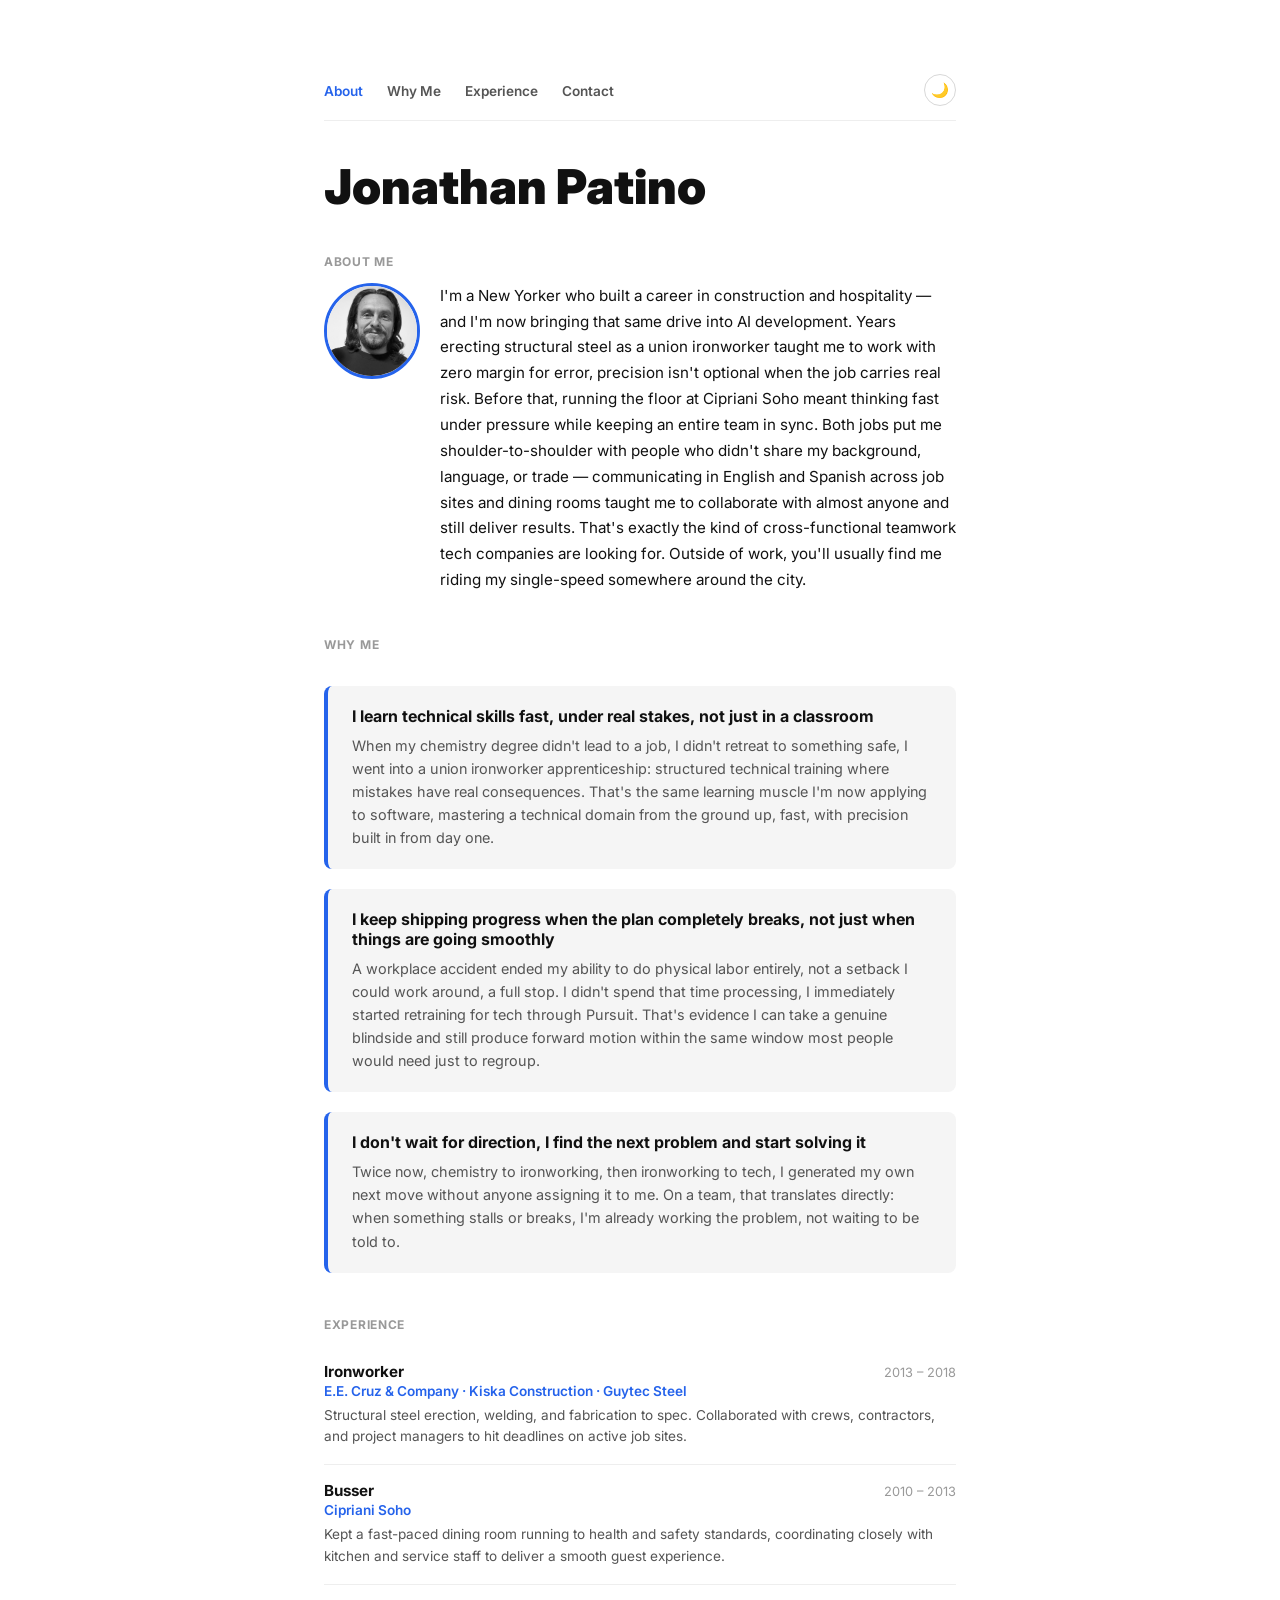
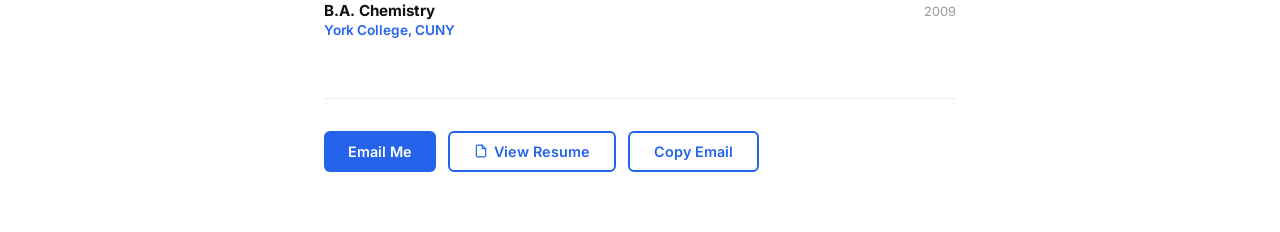
==== index.html @ f39adfe9 "feat: add Why Me cards section" ====
<!DOCTYPE html>
<html lang="en">
<head>
<meta charset="UTF-8">
<meta name="viewport" content="width=device-width, initial-scale=1.0">
<title>Jonathan Patino</title>
<link href="https://fonts.googleapis.com/css2?family=Inter:wght@400;600;700;900&display=swap" rel="stylesheet">
<style>
  :root {
    --bg: #fff;
    --text: #111;
    --text-muted: #555;
    --text-faint: #999;
    --border: #eee;
    --card-border: #d8d8d8;
    --card-bg: #f5f5f5;
    --accent: #2563EB;
  }
  :root[data-theme="dark"] {
    --bg: #111417;
    --text: #f2f2f2;
    --text-muted: #aaa;
    --text-faint: #777;
    --border: #2a2d31;
    --card-border: #3a3d41;
    --card-bg: #1a1d21;
    --accent: #5b8def;
  }

  * { margin: 0; padding: 0; box-sizing: border-box; }
  html { scroll-behavior: smooth; }
  body { font-family: 'Inter', system-ui, sans-serif; background: var(--bg); color: var(--text); max-width: 680px; margin: 0 auto; padding: 60px 24px; transition: background 0.2s ease, color 0.2s ease; }

  #about, #cards, #exp, #contact { scroll-margin-top: 76px; }

  nav { position: sticky; top: 0; background: var(--bg); border-bottom: 1px solid var(--border); padding: 14px 0; margin-bottom: 40px; z-index: 100; display: flex; align-items: center; justify-content: space-between; transition: background 0.2s ease, border-color 0.2s ease; }
  nav ul { list-style: none; display: flex; gap: 24px; }
  nav a { text-decoration: none; color: var(--text-muted); font-size: 0.85rem; font-weight: 600; }
  nav a:hover, nav a.active { color: var(--accent); }
  .theme-toggle { background: none; border: 1.5px solid var(--card-border); border-radius: 999px; width: 32px; height: 32px; font-size: 0.9rem; cursor: pointer; line-height: 1; }

  .hero { margin-bottom: 40px; }
  h1 { font-size: 3rem; font-weight: 900; line-height: 1.1; margin-bottom: 8px; }
  .tagline { font-size: 1.1rem; font-weight: 600; color: var(--accent); margin-bottom: 12px; }
  .bio { font-size: 0.95rem; color: var(--text-muted); line-height: 1.6; }

  .section-label { font-size: 0.75rem; text-transform: uppercase; letter-spacing: 0.06em; color: var(--text-faint); font-weight: 700; margin-bottom: 14px; }

  .reveal { opacity: 0; transform: translateY(16px); transition: opacity 0.6s ease, transform 0.6s ease; }
  .reveal.visible { opacity: 1; transform: translateY(0); }

  .about { margin-bottom: 44px; }
  .about-content { display: flex; gap: 20px; align-items: flex-start; }
  .about p { font-size: 0.95rem; color: var(--text); line-height: 1.7; }
  .about-photo { width: 96px; height: 96px; border-radius: 50%; object-fit: cover; border: 3px solid var(--accent); flex-shrink: 0; }
  .about-photo-placeholder { width: 96px; height: 96px; border-radius: 50%; background: var(--accent); color: #fff; display: flex; align-items: center; justify-content: center; font-weight: 700; font-size: 1.4rem; flex-shrink: 0; }
  @media (max-width: 480px) {
    .about-content { flex-direction: column; align-items: center; text-align: center; }
  }

  .cards { display: flex; flex-direction: column; gap: 20px; margin-bottom: 44px; }
  .card { background: var(--card-bg); border-left: 4px solid var(--accent); border-radius: 8px; padding: 20px 24px; }
  .card h2 { font-size: 1rem; font-weight: 700; margin-bottom: 8px; color: var(--text); }
  .card p { font-size: 0.9rem; color: var(--text-muted); line-height: 1.6; }

  .exp { margin-bottom: 44px; }
  .exp-item { padding: 16px 0; border-bottom: 1px solid var(--border); }
  .exp-item:last-child { border-bottom: none; }
  .exp-top { display: flex; justify-content: space-between; align-items: baseline; flex-wrap: wrap; gap: 4px; }
  .exp-role { font-size: 0.95rem; font-weight: 700; color: var(--text); }
  .exp-dates { font-size: 0.8rem; color: var(--text-faint); white-space: nowrap; }
  .exp-org { font-size: 0.85rem; color: var(--accent); font-weight: 600; margin-top: 2px; }
  .exp-desc { font-size: 0.85rem; color: var(--text-muted); line-height: 1.6; margin-top: 6px; }

  .contact { border-top: 1px solid var(--border); padding-top: 32px; display: flex; gap: 12px; align-items: center; flex-wrap: wrap; }
  .btn-primary { background: var(--accent); color: #fff; border: none; padding: 12px 24px; border-radius: 6px; font-family: inherit; font-size: 0.9rem; font-weight: 600; cursor: pointer; text-decoration: none; }
  .btn-outline { background: transparent; color: var(--accent); border: 2px solid var(--accent); padding: 10px 24px; border-radius: 6px; font-family: inherit; font-size: 0.9rem; font-weight: 600; cursor: pointer; text-decoration: none; display: inline-flex; align-items: center; gap: 6px; }
  .btn-outline svg { width: 14px; height: 14px; stroke: var(--accent); }
  .copy-note { font-size: 0.8rem; color: var(--accent); margin-top: 8px; width: 100%; display: none; }
</style>
<script>
  (function () {
    const saved = localStorage.getItem('theme');
    const theme = saved || (matchMedia('(prefers-color-scheme: dark)').matches ? 'dark' : 'light');
    document.documentElement.setAttribute('data-theme', theme);
  })();
</script>
</head>
<body>

<nav>
  <ul>
    <li><a href="#about">About</a></li>
    <li><a href="#cards">Why Me</a></li>
    <li><a href="#exp">Experience</a></li>
    <li><a href="#contact">Contact</a></li>
  </ul>
  <button class="theme-toggle" id="themeToggle" type="button" aria-label="Toggle dark mode">🌙</button>
</nav>

<div class="hero">
  <h1>Jonathan Patino</h1>
</div>

<div class="about reveal" id="about">
  <div class="section-label">About Me</div>
  <div class="about-content">
    <img src="picture.jpeg" alt="Jonathan Patino" class="about-photo" onerror="this.replaceWith(Object.assign(document.createElement('div'),{className:'about-photo-placeholder',textContent:'JP'}))">
    <p>I'm a New Yorker who built a career in construction and hospitality — and I'm now bringing that same drive into AI development. Years erecting structural steel as a union ironworker taught me to work with zero margin for error, precision isn't optional when the job carries real risk. Before that, running the floor at Cipriani Soho meant thinking fast under pressure while keeping an entire team in sync. Both jobs put me shoulder-to-shoulder with people who didn't share my background, language, or trade — communicating in English and Spanish across job sites and dining rooms taught me to collaborate with almost anyone and still deliver results. That's exactly the kind of cross-functional teamwork tech companies are looking for. Outside of work, you'll usually find me riding my single-speed somewhere around the city.</p>
  </div>
</div>

<div class="cards reveal" id="cards">
  <div class="section-label">Why Me</div>
  <div class="card">
    <h2>I learn technical skills fast, under real stakes, not just in a classroom</h2>
    <p>When my chemistry degree didn't lead to a job, I didn't retreat to something safe, I went into a union ironworker apprenticeship: structured technical training where mistakes have real consequences. That's the same learning muscle I'm now applying to software, mastering a technical domain from the ground up, fast, with precision built in from day one.</p>
  </div>
  <div class="card">
    <h2>I keep shipping progress when the plan completely breaks, not just when things are going smoothly</h2>
    <p>A workplace accident ended my ability to do physical labor entirely, not a setback I could work around, a full stop. I didn't spend that time processing, I immediately started retraining for tech through Pursuit. That's evidence I can take a genuine blindside and still produce forward motion within the same window most people would need just to regroup.</p>
  </div>
  <div class="card">
    <h2>I don't wait for direction, I find the next problem and start solving it</h2>
    <p>Twice now, chemistry to ironworking, then ironworking to tech, I generated my own next move without anyone assigning it to me. On a team, that translates directly: when something stalls or breaks, I'm already working the problem, not waiting to be told to.</p>
  </div>
</div>

<div class="exp reveal" id="exp">
  <div class="section-label">Experience</div>

  <div class="exp-item">
    <div class="exp-top">
      <span class="exp-role">Ironworker</span>
      <span class="exp-dates">2013 – 2018</span>
    </div>
    <div class="exp-org">E.E. Cruz & Company · Kiska Construction · Guytec Steel</div>
    <p class="exp-desc">Structural steel erection, welding, and fabrication to spec. Collaborated with crews, contractors, and project managers to hit deadlines on active job sites.</p>
  </div>

  <div class="exp-item">
    <div class="exp-top">
      <span class="exp-role">Busser</span>
      <span class="exp-dates">2010 – 2013</span>
    </div>
    <div class="exp-org">Cipriani Soho</div>
    <p class="exp-desc">Kept a fast-paced dining room running to health and safety standards, coordinating closely with kitchen and service staff to deliver a smooth guest experience.</p>
  </div>

  <div class="exp-item">
    <div class="exp-top">
      <span class="exp-role">B.A. Chemistry</span>
      <span class="exp-dates">2009</span>
    </div>
    <div class="exp-org">York College, CUNY</div>
  </div>
</div>

<div class="contact reveal" id="contact">
  <a class="btn-primary" href="mailto:Jonathan8773@gmail.com?subject=Let's%20connect">Email Me</a>
  <a class="btn-outline" href="resume.pdf" target="_blank" rel="noopener">
    <svg viewBox="0 0 24 24" fill="none" stroke-width="2" stroke-linecap="round" stroke-linejoin="round"><path d="M14 2H6a2 2 0 0 0-2 2v16a2 2 0 0 0 2 2h12a2 2 0 0 0 2-2V8Z"/><polyline points="14 2 14 8 20 8"/></svg>
    View Resume
  </a>
  <button class="btn-outline" onclick="copyEmail()">Copy Email</button>
  <div class="copy-note" id="copyNote">✓ Email copied to clipboard</div>
</div>

<script>
const navLinks = document.querySelectorAll('nav a');
const sections = document.querySelectorAll('#about, #cards, #exp, #contact');

const spyObserver = new IntersectionObserver((entries) => {
  entries.forEach((entry) => {
    if (!entry.isIntersecting) return;
    navLinks.forEach((link) => {
      link.classList.toggle('active', link.getAttribute('href') === `#${entry.target.id}`);
    });
  });
}, { rootMargin: '-40% 0px -55% 0px' });

sections.forEach((section) => spyObserver.observe(section));

const revealObserver = new IntersectionObserver((entries) => {
  entries.forEach((entry) => {
    if (!entry.isIntersecting) return;
    entry.target.classList.add('visible');
    revealObserver.unobserve(entry.target);
  });
}, { threshold: 0.15 });

document.querySelectorAll('.reveal').forEach((el) => revealObserver.observe(el));

const themeToggle = document.getElementById('themeToggle');
function updateThemeIcon() {
  themeToggle.textContent = document.documentElement.getAttribute('data-theme') === 'dark' ? '☀️' : '🌙';
}
updateThemeIcon();
themeToggle.addEventListener('click', () => {
  const next = document.documentElement.getAttribute('data-theme') === 'dark' ? 'light' : 'dark';
  document.documentElement.setAttribute('data-theme', next);
  localStorage.setItem('theme', next);
  updateThemeIcon();
});

function copyEmail() {
  navigator.clipboard.writeText('Jonathan8773@gmail.com').then(() => {
    const note = document.getElementById('copyNote');
    note.style.display = 'block';
    setTimeout(() => note.style.display = 'none', 3000);
  });
}
</script>
</body>
</html>
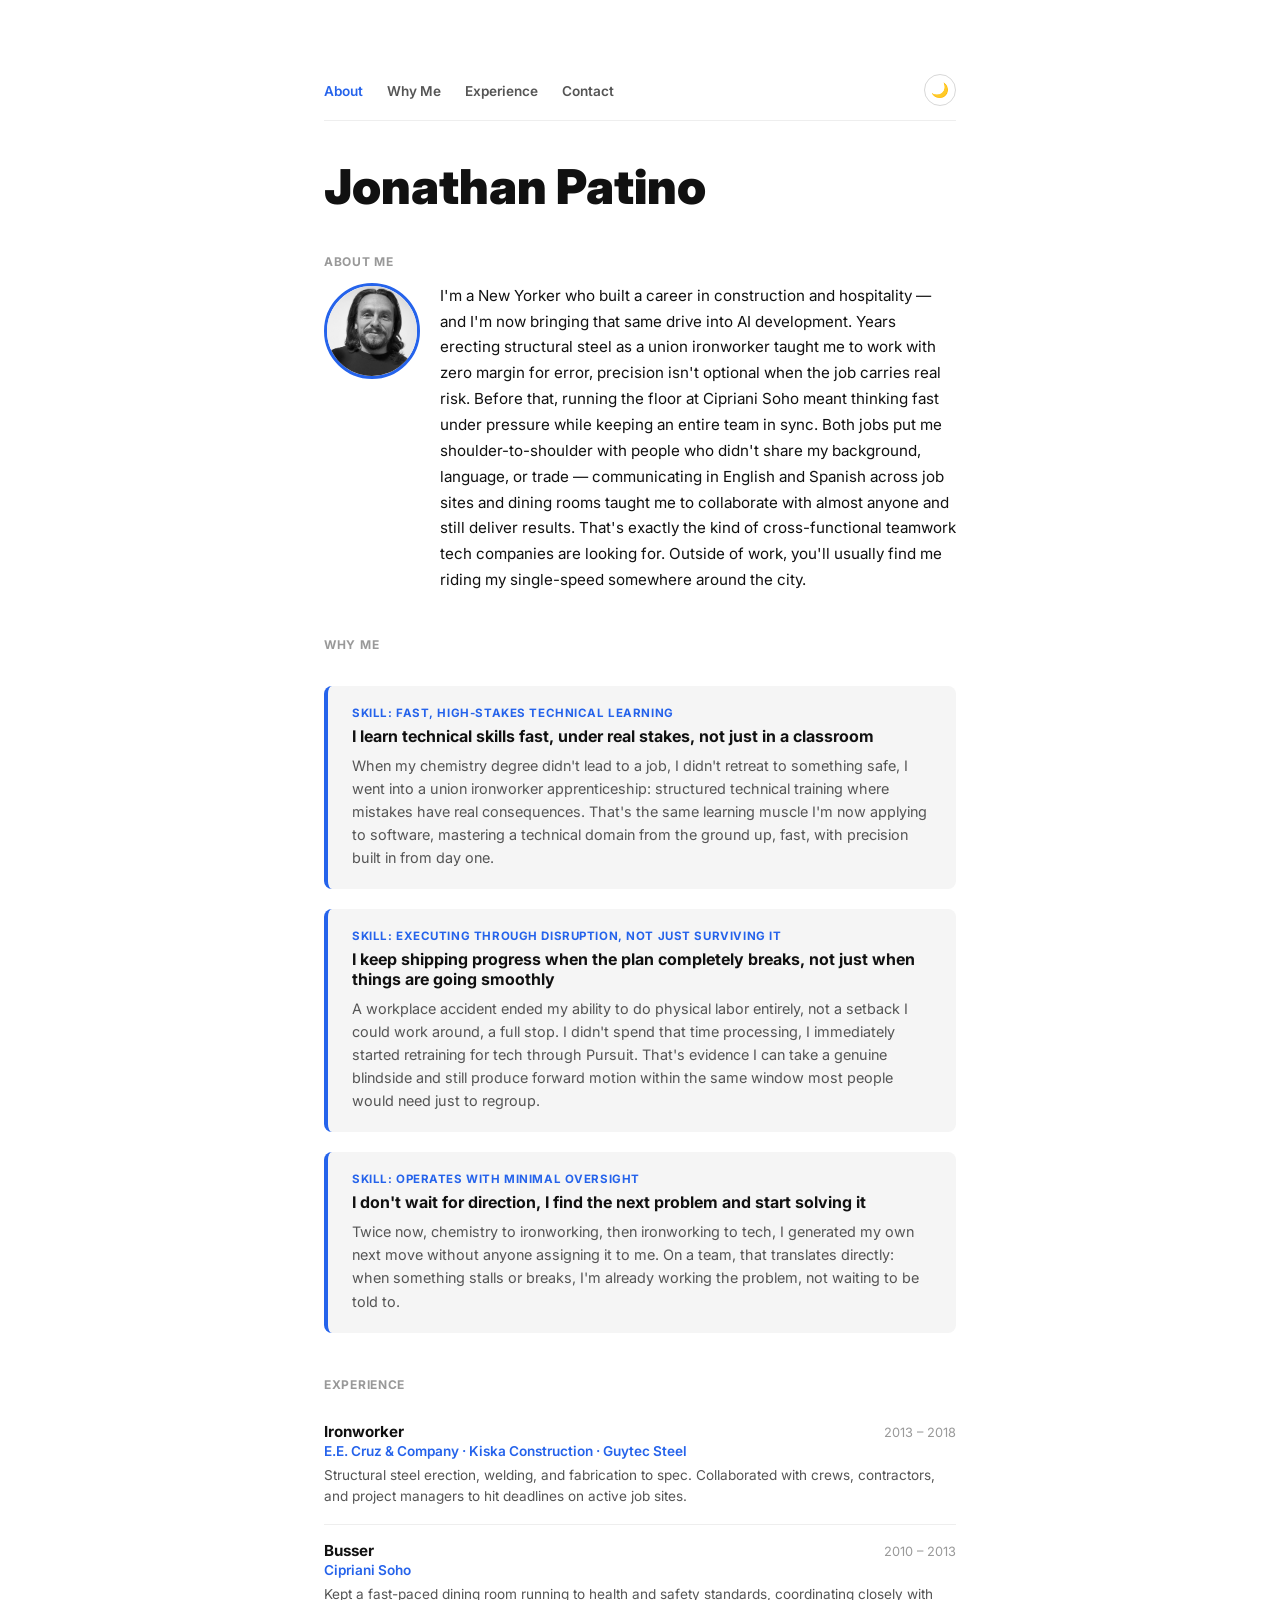
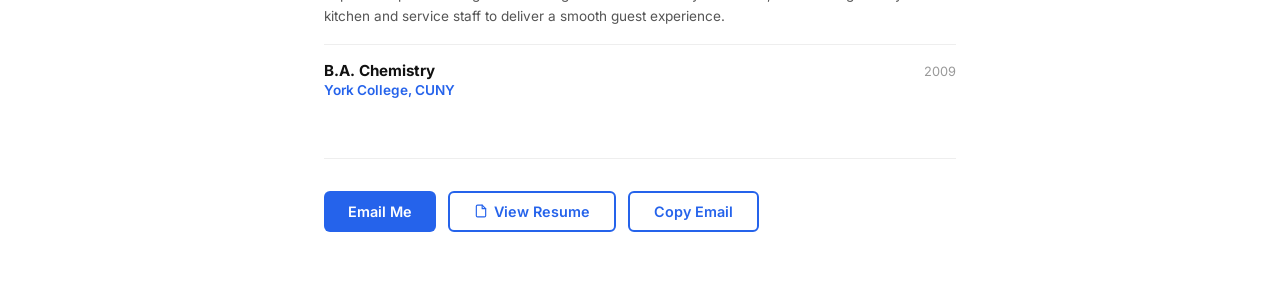
==== commit 3d00280f: "content: label Why Me cards with their skill" ====
--- a/index.html
+++ b/index.html
@@ -60,6 +60,7 @@
 
   .cards { display: flex; flex-direction: column; gap: 20px; margin-bottom: 44px; }
   .card { background: var(--card-bg); border-left: 4px solid var(--accent); border-radius: 8px; padding: 20px 24px; }
+  .card-skill { font-size: 0.72rem; text-transform: uppercase; letter-spacing: 0.05em; color: var(--accent); font-weight: 700; margin-bottom: 6px; }
   .card h2 { font-size: 1rem; font-weight: 700; margin-bottom: 8px; color: var(--text); }
   .card p { font-size: 0.9rem; color: var(--text-muted); line-height: 1.6; }
 
@@ -113,14 +114,17 @@
 <div class="cards reveal" id="cards">
   <div class="section-label">Why Me</div>
   <div class="card">
+    <div class="card-skill">Skill: fast, high-stakes technical learning</div>
     <h2>I learn technical skills fast, under real stakes, not just in a classroom</h2>
     <p>When my chemistry degree didn't lead to a job, I didn't retreat to something safe, I went into a union ironworker apprenticeship: structured technical training where mistakes have real consequences. That's the same learning muscle I'm now applying to software, mastering a technical domain from the ground up, fast, with precision built in from day one.</p>
   </div>
   <div class="card">
+    <div class="card-skill">Skill: executing through disruption, not just surviving it</div>
     <h2>I keep shipping progress when the plan completely breaks, not just when things are going smoothly</h2>
     <p>A workplace accident ended my ability to do physical labor entirely, not a setback I could work around, a full stop. I didn't spend that time processing, I immediately started retraining for tech through Pursuit. That's evidence I can take a genuine blindside and still produce forward motion within the same window most people would need just to regroup.</p>
   </div>
   <div class="card">
+    <div class="card-skill">Skill: operates with minimal oversight</div>
     <h2>I don't wait for direction, I find the next problem and start solving it</h2>
     <p>Twice now, chemistry to ironworking, then ironworking to tech, I generated my own next move without anyone assigning it to me. On a team, that translates directly: when something stalls or breaks, I'm already working the problem, not waiting to be told to.</p>
   </div>
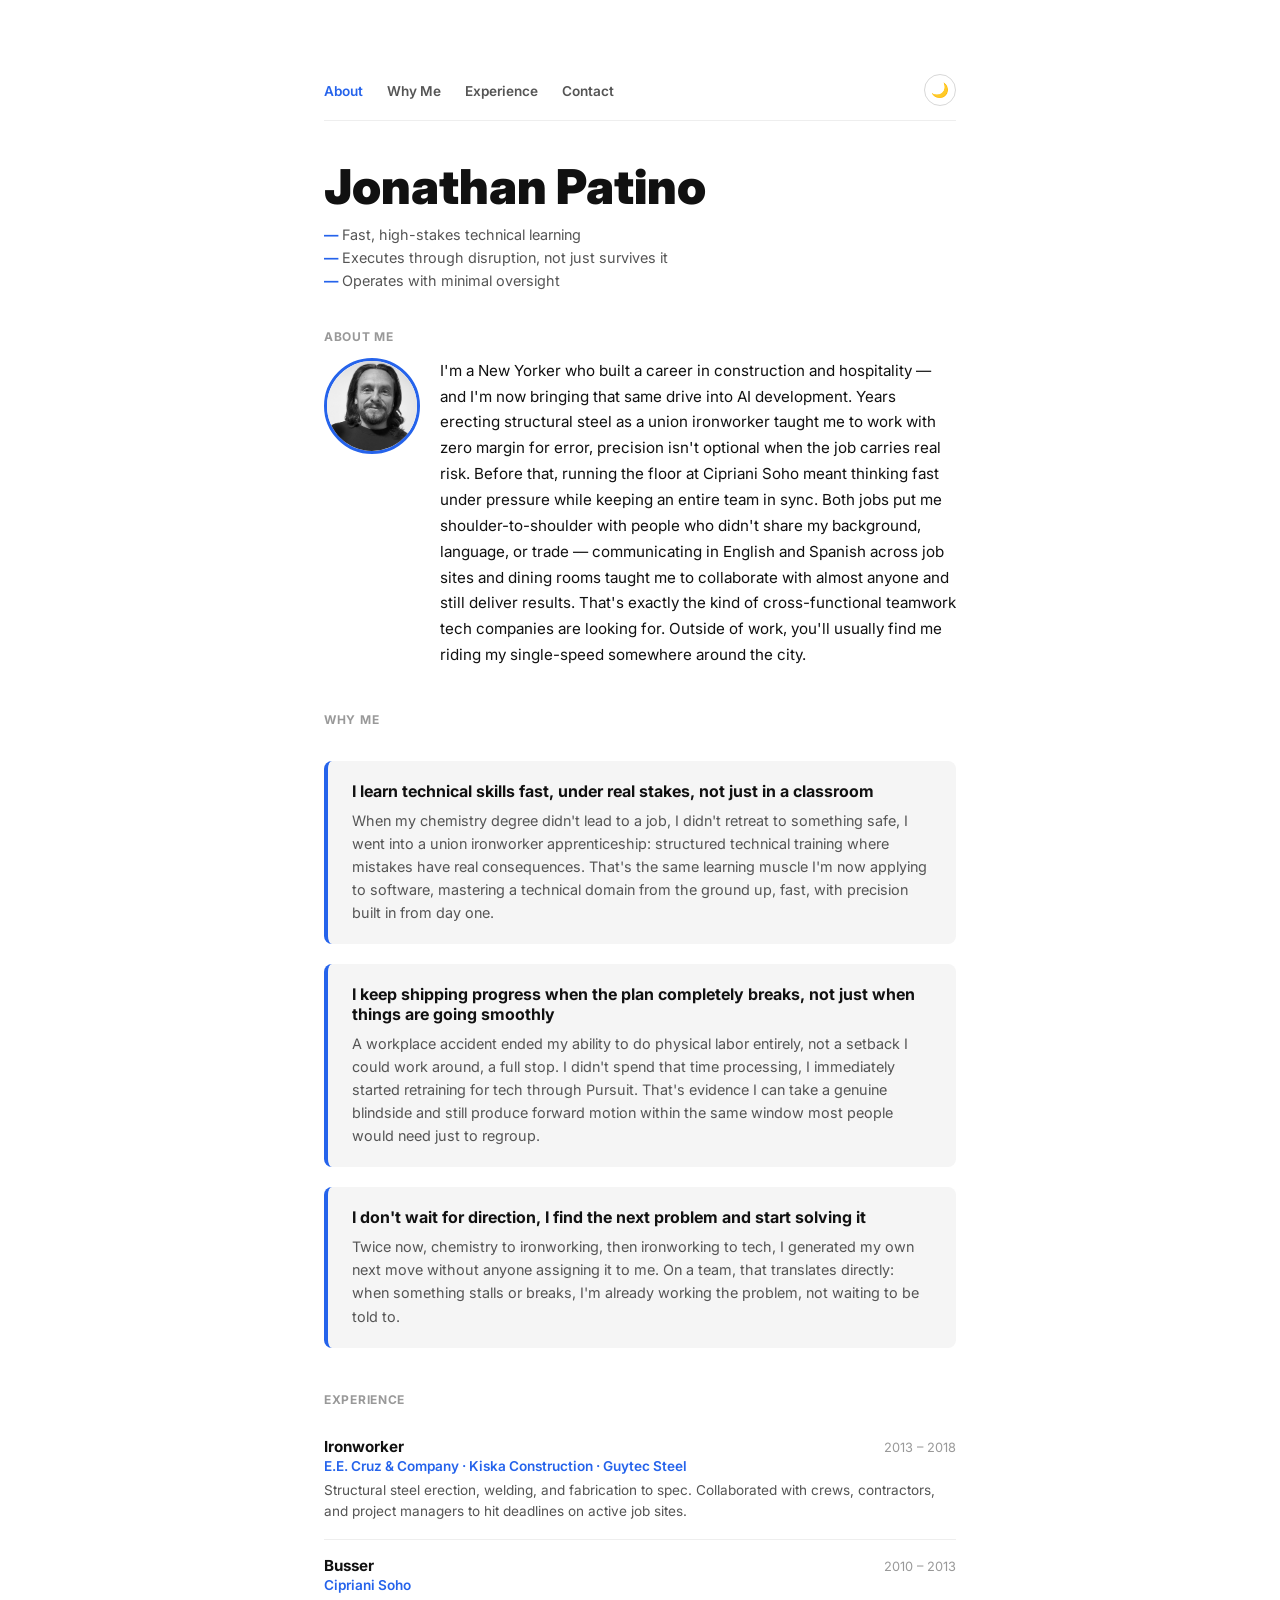
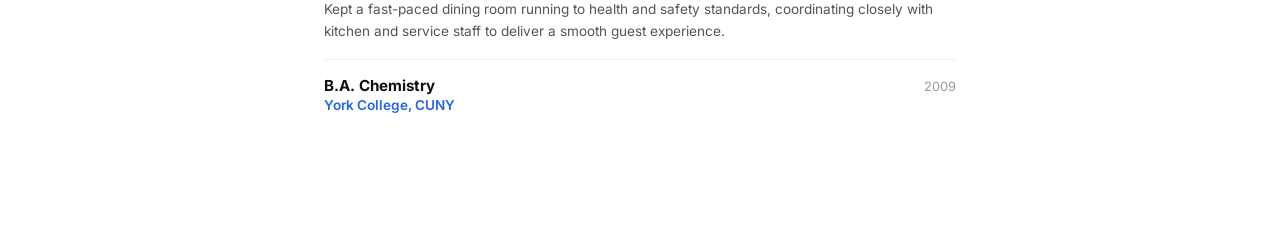
==== commit 1b4bfd39: "content: link hero skills to Why Me cards, drop standalone Contact section Contact now goes straight" ====
--- a/index.html
+++ b/index.html
@@ -31,7 +31,7 @@
   html { scroll-behavior: smooth; }
   body { font-family: 'Inter', system-ui, sans-serif; background: var(--bg); color: var(--text); max-width: 680px; margin: 0 auto; padding: 60px 24px; transition: background 0.2s ease, color 0.2s ease; }
 
-  #about, #cards, #exp, #contact { scroll-margin-top: 76px; }
+  #about, #cards, #exp, #skill-learning, #skill-execution, #skill-oversight { scroll-margin-top: 76px; }
 
   nav { position: sticky; top: 0; background: var(--bg); border-bottom: 1px solid var(--border); padding: 14px 0; margin-bottom: 40px; z-index: 100; display: flex; align-items: center; justify-content: space-between; transition: background 0.2s ease, border-color 0.2s ease; }
   nav ul { list-style: none; display: flex; gap: 24px; }
@@ -43,6 +43,11 @@
   h1 { font-size: 3rem; font-weight: 900; line-height: 1.1; margin-bottom: 8px; }
   .tagline { font-size: 1.1rem; font-weight: 600; color: var(--accent); margin-bottom: 12px; }
   .bio { font-size: 0.95rem; color: var(--text-muted); line-height: 1.6; }
+  .skills-list { list-style: none; margin-top: 12px; display: flex; flex-direction: column; gap: 6px; }
+  .skills-list li { font-size: 0.9rem; padding-left: 18px; position: relative; }
+  .skills-list li::before { content: "—"; position: absolute; left: 0; color: var(--accent); font-weight: 700; }
+  .skills-list a { color: var(--text-muted); text-decoration: none; }
+  .skills-list a:hover { color: var(--accent); text-decoration: underline; }
 
   .section-label { font-size: 0.75rem; text-transform: uppercase; letter-spacing: 0.06em; color: var(--text-faint); font-weight: 700; margin-bottom: 14px; }
 
@@ -60,7 +65,6 @@
 
   .cards { display: flex; flex-direction: column; gap: 20px; margin-bottom: 44px; }
   .card { background: var(--card-bg); border-left: 4px solid var(--accent); border-radius: 8px; padding: 20px 24px; }
-  .card-skill { font-size: 0.72rem; text-transform: uppercase; letter-spacing: 0.05em; color: var(--accent); font-weight: 700; margin-bottom: 6px; }
   .card h2 { font-size: 1rem; font-weight: 700; margin-bottom: 8px; color: var(--text); }
   .card p { font-size: 0.9rem; color: var(--text-muted); line-height: 1.6; }
 
@@ -94,13 +98,18 @@
     <li><a href="#about">About</a></li>
     <li><a href="#cards">Why Me</a></li>
     <li><a href="#exp">Experience</a></li>
-    <li><a href="#contact">Contact</a></li>
+    <li><a href="mailto:Jonathan8773@gmail.com?subject=Let's%20connect">Contact</a></li>
   </ul>
   <button class="theme-toggle" id="themeToggle" type="button" aria-label="Toggle dark mode">🌙</button>
 </nav>
 
 <div class="hero">
   <h1>Jonathan Patino</h1>
+  <ul class="skills-list">
+    <li><a href="#skill-learning">Fast, high-stakes technical learning</a></li>
+    <li><a href="#skill-execution">Executes through disruption, not just survives it</a></li>
+    <li><a href="#skill-oversight">Operates with minimal oversight</a></li>
+  </ul>
 </div>
 
 <div class="about reveal" id="about">
@@ -113,18 +122,15 @@
 
 <div class="cards reveal" id="cards">
   <div class="section-label">Why Me</div>
-  <div class="card">
-    <div class="card-skill">Skill: fast, high-stakes technical learning</div>
+  <div class="card" id="skill-learning">
     <h2>I learn technical skills fast, under real stakes, not just in a classroom</h2>
     <p>When my chemistry degree didn't lead to a job, I didn't retreat to something safe, I went into a union ironworker apprenticeship: structured technical training where mistakes have real consequences. That's the same learning muscle I'm now applying to software, mastering a technical domain from the ground up, fast, with precision built in from day one.</p>
   </div>
-  <div class="card">
-    <div class="card-skill">Skill: executing through disruption, not just surviving it</div>
+  <div class="card" id="skill-execution">
     <h2>I keep shipping progress when the plan completely breaks, not just when things are going smoothly</h2>
     <p>A workplace accident ended my ability to do physical labor entirely, not a setback I could work around, a full stop. I didn't spend that time processing, I immediately started retraining for tech through Pursuit. That's evidence I can take a genuine blindside and still produce forward motion within the same window most people would need just to regroup.</p>
   </div>
-  <div class="card">
-    <div class="card-skill">Skill: operates with minimal oversight</div>
+  <div class="card" id="skill-oversight">
     <h2>I don't wait for direction, I find the next problem and start solving it</h2>
     <p>Twice now, chemistry to ironworking, then ironworking to tech, I generated my own next move without anyone assigning it to me. On a team, that translates directly: when something stalls or breaks, I'm already working the problem, not waiting to be told to.</p>
   </div>
@@ -160,19 +166,10 @@
   </div>
 </div>
 
-<div class="contact reveal" id="contact">
-  <a class="btn-primary" href="mailto:Jonathan8773@gmail.com?subject=Let's%20connect">Email Me</a>
-  <a class="btn-outline" href="resume.pdf" target="_blank" rel="noopener">
-    <svg viewBox="0 0 24 24" fill="none" stroke-width="2" stroke-linecap="round" stroke-linejoin="round"><path d="M14 2H6a2 2 0 0 0-2 2v16a2 2 0 0 0 2 2h12a2 2 0 0 0 2-2V8Z"/><polyline points="14 2 14 8 20 8"/></svg>
-    View Resume
-  </a>
-  <button class="btn-outline" onclick="copyEmail()">Copy Email</button>
-  <div class="copy-note" id="copyNote">✓ Email copied to clipboard</div>
-</div>
 
 <script>
 const navLinks = document.querySelectorAll('nav a');
-const sections = document.querySelectorAll('#about, #cards, #exp, #contact');
+const sections = document.querySelectorAll('#about, #cards, #exp');
 
 const spyObserver = new IntersectionObserver((entries) => {
   entries.forEach((entry) => {
@@ -207,13 +204,6 @@
   updateThemeIcon();
 });
 
-function copyEmail() {
-  navigator.clipboard.writeText('Jonathan8773@gmail.com').then(() => {
-    const note = document.getElementById('copyNote');
-    note.style.display = 'block';
-    setTimeout(() => note.style.display = 'none', 3000);
-  });
-}
 </script>
 </body>
 </html>
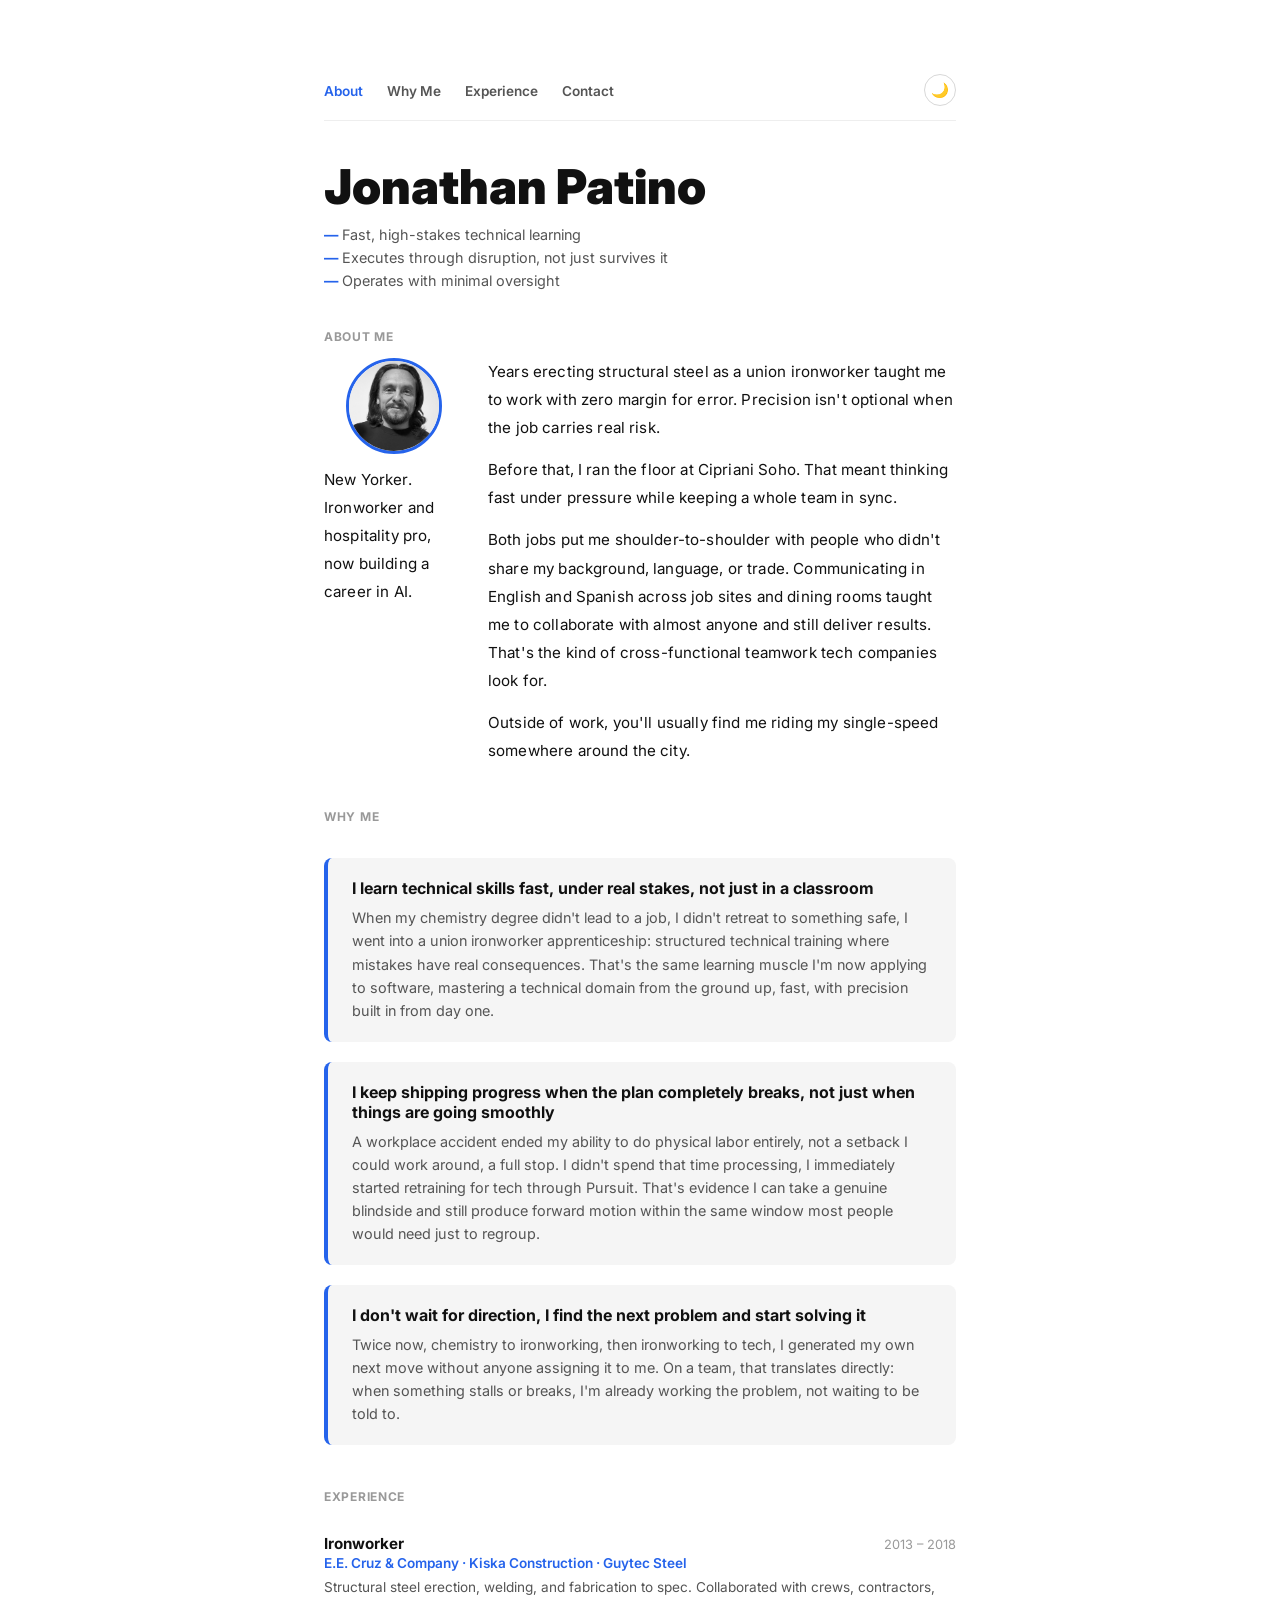
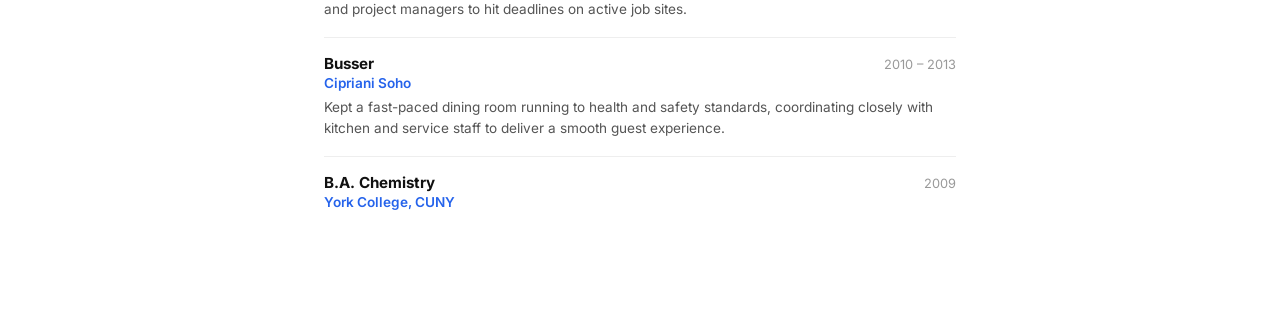
==== commit 447e8099: "content: split About Me into shorter paragraphs for readability Break the single long paragraph into" ====
--- a/index.html
+++ b/index.html
@@ -55,12 +55,17 @@
   .reveal.visible { opacity: 1; transform: translateY(0); }
 
   .about { margin-bottom: 44px; }
-  .about-content { display: flex; gap: 20px; align-items: flex-start; }
-  .about p { font-size: 0.95rem; color: var(--text); line-height: 1.7; }
+  .about-content { display: flex; gap: 24px; align-items: flex-start; }
+  .about-photo-col { display: flex; flex-direction: column; align-items: center; flex-shrink: 0; width: 140px; }
+  .about p { font-size: 0.95rem; color: var(--text); line-height: 1.85; letter-spacing: 0.01em; text-align: left; margin-bottom: 14px; }
+  .about p:last-child { margin-bottom: 0; }
+  .about-intro { font-size: 0.9rem; color: var(--text-muted); line-height: 1.7; text-align: center; margin-top: 12px; }
   .about-photo { width: 96px; height: 96px; border-radius: 50%; object-fit: cover; border: 3px solid var(--accent); flex-shrink: 0; }
   .about-photo-placeholder { width: 96px; height: 96px; border-radius: 50%; background: var(--accent); color: #fff; display: flex; align-items: center; justify-content: center; font-weight: 700; font-size: 1.4rem; flex-shrink: 0; }
   @media (max-width: 480px) {
-    .about-content { flex-direction: column; align-items: center; text-align: center; }
+    .about-content { flex-direction: column; align-items: center; }
+    .about-photo-col { width: 100%; }
+    .about p { text-align: left; }
   }
 
   .cards { display: flex; flex-direction: column; gap: 20px; margin-bottom: 44px; }
@@ -98,7 +103,7 @@
     <li><a href="#about">About</a></li>
     <li><a href="#cards">Why Me</a></li>
     <li><a href="#exp">Experience</a></li>
-    <li><a href="mailto:Jonathan8773@gmail.com?subject=Let's%20connect">Contact</a></li>
+    <li><a href="https://mail.google.com/mail/?view=cm&fs=1&to=Jonathan8773@gmail.com&su=Let's%20connect" target="_blank" rel="noopener">Contact</a></li>
   </ul>
   <button class="theme-toggle" id="themeToggle" type="button" aria-label="Toggle dark mode">🌙</button>
 </nav>
@@ -115,8 +120,16 @@
 <div class="about reveal" id="about">
   <div class="section-label">About Me</div>
   <div class="about-content">
-    <img src="picture.jpeg" alt="Jonathan Patino" class="about-photo" onerror="this.replaceWith(Object.assign(document.createElement('div'),{className:'about-photo-placeholder',textContent:'JP'}))">
-    <p>I'm a New Yorker who built a career in construction and hospitality — and I'm now bringing that same drive into AI development. Years erecting structural steel as a union ironworker taught me to work with zero margin for error, precision isn't optional when the job carries real risk. Before that, running the floor at Cipriani Soho meant thinking fast under pressure while keeping an entire team in sync. Both jobs put me shoulder-to-shoulder with people who didn't share my background, language, or trade — communicating in English and Spanish across job sites and dining rooms taught me to collaborate with almost anyone and still deliver results. That's exactly the kind of cross-functional teamwork tech companies are looking for. Outside of work, you'll usually find me riding my single-speed somewhere around the city.</p>
+    <div class="about-photo-col">
+      <img src="picture.jpeg" alt="Jonathan Patino" class="about-photo" onerror="this.replaceWith(Object.assign(document.createElement('div'),{className:'about-photo-placeholder',textContent:'JP'}))">
+      <p class="about-intro">New Yorker. Ironworker and hospitality pro, now building a career in AI.</p>
+    </div>
+    <div>
+      <p>Years erecting structural steel as a union ironworker taught me to work with zero margin for error. Precision isn't optional when the job carries real risk.</p>
+      <p>Before that, I ran the floor at Cipriani Soho. That meant thinking fast under pressure while keeping a whole team in sync.</p>
+      <p>Both jobs put me shoulder-to-shoulder with people who didn't share my background, language, or trade. Communicating in English and Spanish across job sites and dining rooms taught me to collaborate with almost anyone and still deliver results. That's the kind of cross-functional teamwork tech companies look for.</p>
+      <p>Outside of work, you'll usually find me riding my single-speed somewhere around the city.</p>
+    </div>
   </div>
 </div>
 
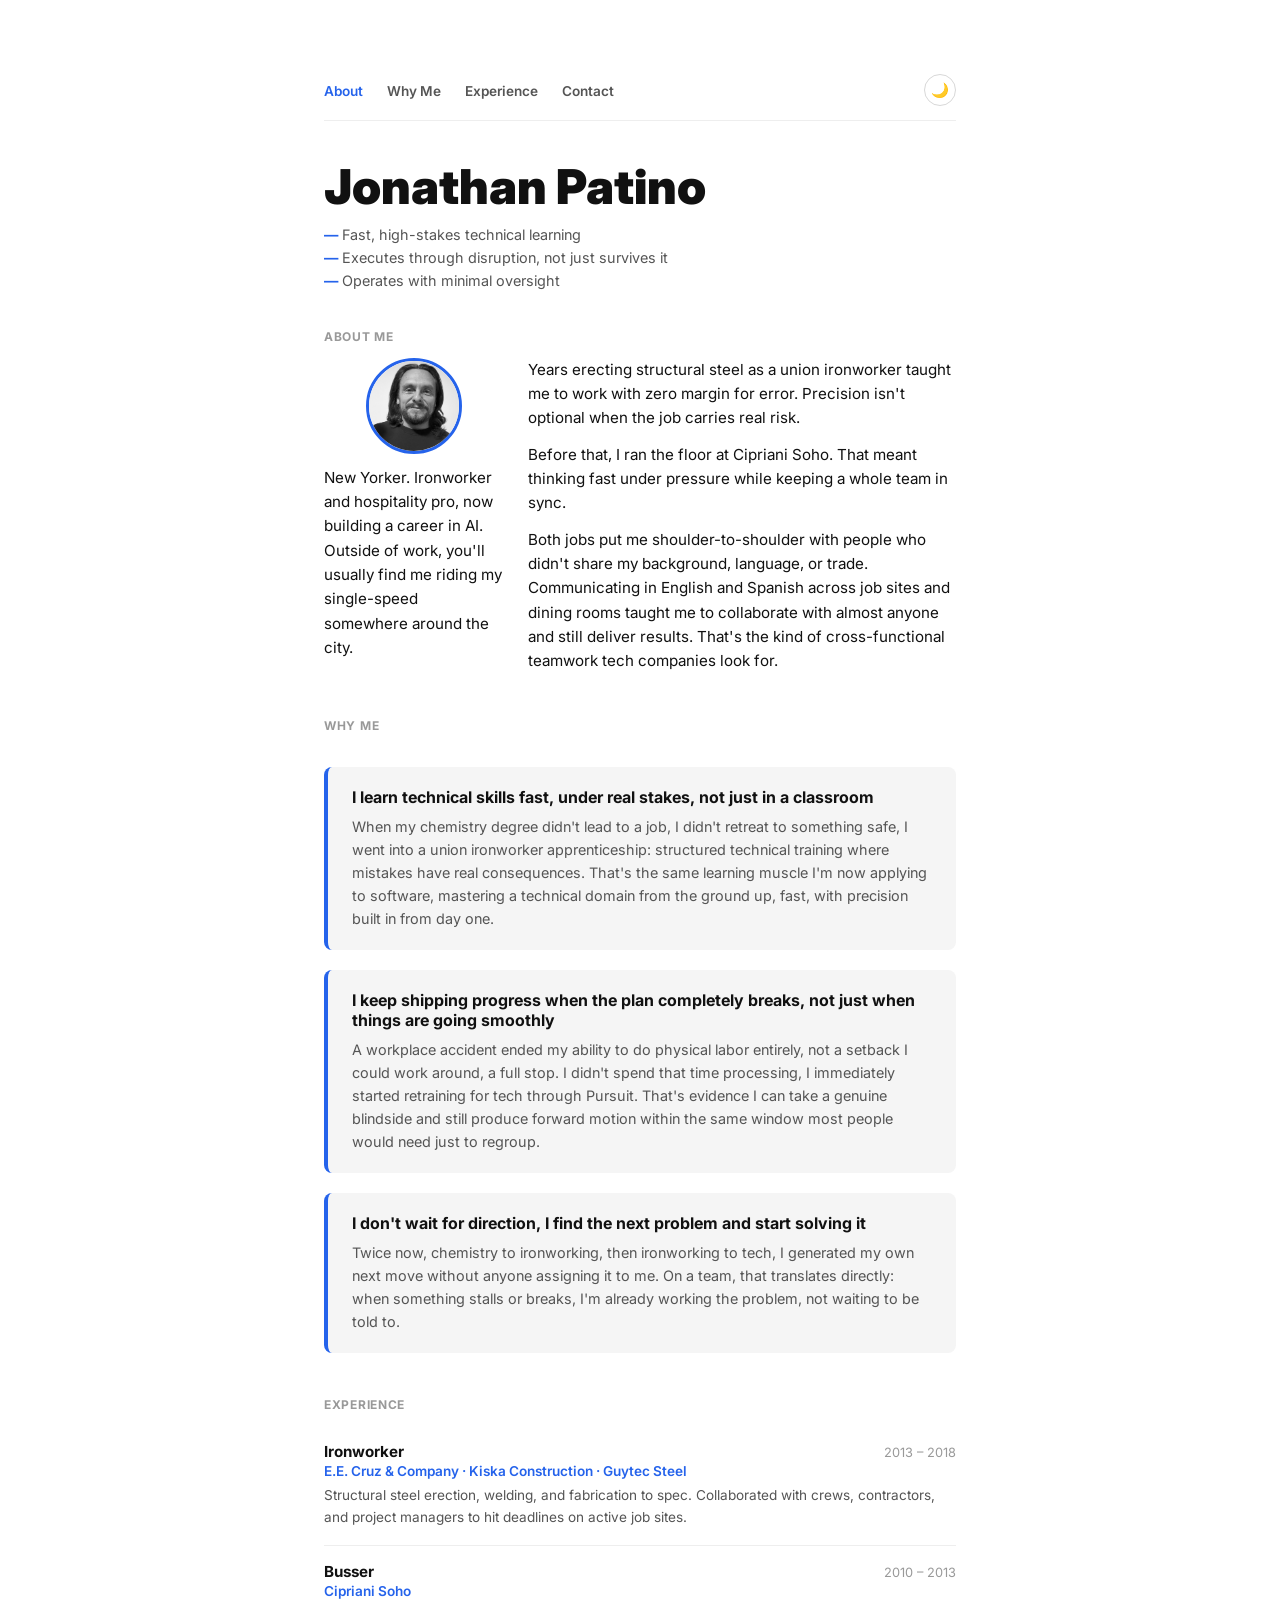
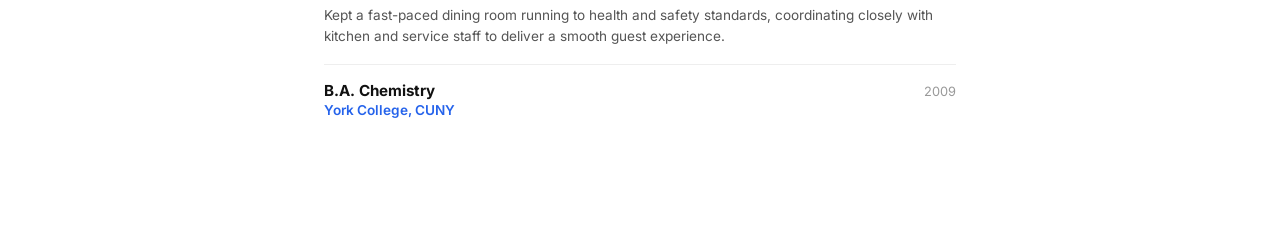
==== commit f3e04f40: "content: fix About Me line spacing, move more copy under photo Line-height 1.85 read as double-space" ====
--- a/index.html
+++ b/index.html
@@ -56,10 +56,10 @@
 
   .about { margin-bottom: 44px; }
   .about-content { display: flex; gap: 24px; align-items: flex-start; }
-  .about-photo-col { display: flex; flex-direction: column; align-items: center; flex-shrink: 0; width: 140px; }
-  .about p { font-size: 0.95rem; color: var(--text); line-height: 1.85; letter-spacing: 0.01em; text-align: left; margin-bottom: 14px; }
+  .about-photo-col { display: flex; flex-direction: column; align-items: center; flex-shrink: 0; width: 180px; }
+  .about p { font-size: 0.95rem; color: var(--text); line-height: 1.6; text-align: left; margin-bottom: 12px; }
   .about p:last-child { margin-bottom: 0; }
-  .about-intro { font-size: 0.9rem; color: var(--text-muted); line-height: 1.7; text-align: center; margin-top: 12px; }
+  .about-intro { font-size: 0.85rem; color: var(--text-muted); line-height: 1.55; text-align: center; margin-top: 12px; }
   .about-photo { width: 96px; height: 96px; border-radius: 50%; object-fit: cover; border: 3px solid var(--accent); flex-shrink: 0; }
   .about-photo-placeholder { width: 96px; height: 96px; border-radius: 50%; background: var(--accent); color: #fff; display: flex; align-items: center; justify-content: center; font-weight: 700; font-size: 1.4rem; flex-shrink: 0; }
   @media (max-width: 480px) {
@@ -122,13 +122,12 @@
   <div class="about-content">
     <div class="about-photo-col">
       <img src="picture.jpeg" alt="Jonathan Patino" class="about-photo" onerror="this.replaceWith(Object.assign(document.createElement('div'),{className:'about-photo-placeholder',textContent:'JP'}))">
-      <p class="about-intro">New Yorker. Ironworker and hospitality pro, now building a career in AI.</p>
+      <p class="about-intro">New Yorker. Ironworker and hospitality pro, now building a career in AI. Outside of work, you'll usually find me riding my single-speed somewhere around the city.</p>
     </div>
     <div>
       <p>Years erecting structural steel as a union ironworker taught me to work with zero margin for error. Precision isn't optional when the job carries real risk.</p>
       <p>Before that, I ran the floor at Cipriani Soho. That meant thinking fast under pressure while keeping a whole team in sync.</p>
       <p>Both jobs put me shoulder-to-shoulder with people who didn't share my background, language, or trade. Communicating in English and Spanish across job sites and dining rooms taught me to collaborate with almost anyone and still deliver results. That's the kind of cross-functional teamwork tech companies look for.</p>
-      <p>Outside of work, you'll usually find me riding my single-speed somewhere around the city.</p>
     </div>
   </div>
 </div>
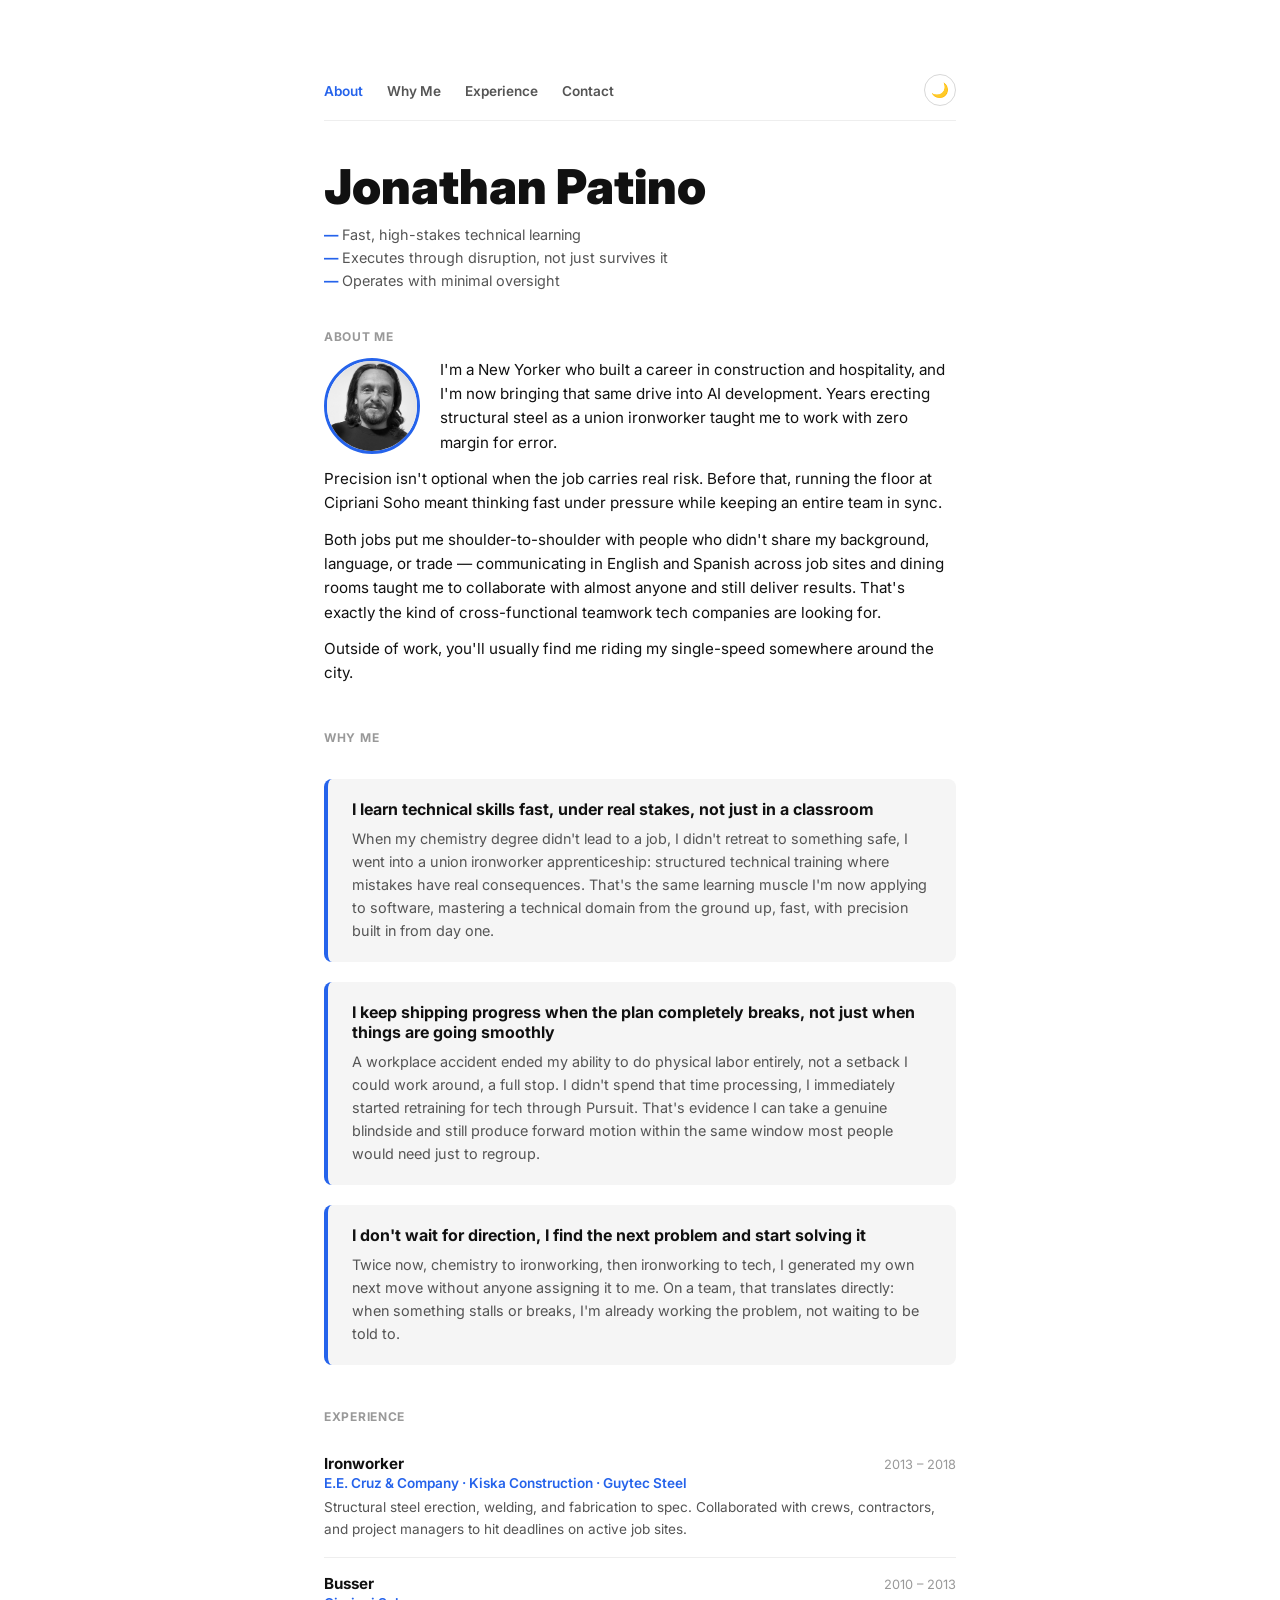
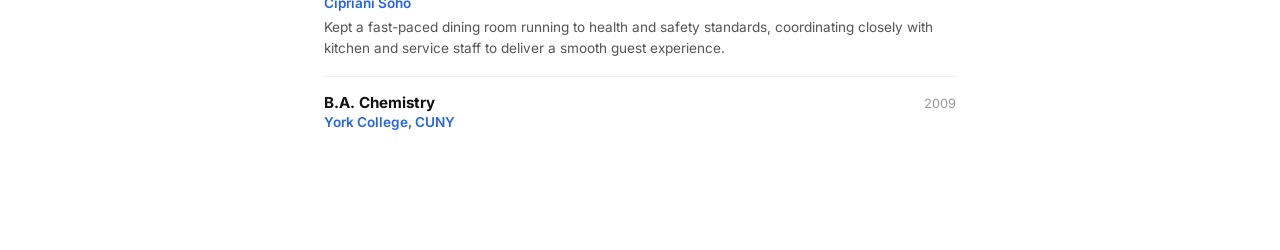
==== commit a5099bc3: "content: float photo left so text wraps beside it, then runs full width First ~4 lines of About Me n" ====
--- a/index.html
+++ b/index.html
@@ -55,17 +55,14 @@
   .reveal.visible { opacity: 1; transform: translateY(0); }
 
   .about { margin-bottom: 44px; }
-  .about-content { display: flex; gap: 24px; align-items: flex-start; }
-  .about-photo-col { display: flex; flex-direction: column; align-items: center; flex-shrink: 0; width: 180px; }
+  .about-content { display: block; }
   .about p { font-size: 0.95rem; color: var(--text); line-height: 1.6; text-align: left; margin-bottom: 12px; }
   .about p:last-child { margin-bottom: 0; }
-  .about-intro { font-size: 0.85rem; color: var(--text-muted); line-height: 1.55; text-align: center; margin-top: 12px; }
-  .about-photo { width: 96px; height: 96px; border-radius: 50%; object-fit: cover; border: 3px solid var(--accent); flex-shrink: 0; }
-  .about-photo-placeholder { width: 96px; height: 96px; border-radius: 50%; background: var(--accent); color: #fff; display: flex; align-items: center; justify-content: center; font-weight: 700; font-size: 1.4rem; flex-shrink: 0; }
+  .about-continue { clear: both; }
+  .about-photo { float: left; width: 96px; height: 96px; border-radius: 50%; object-fit: cover; border: 3px solid var(--accent); margin: 0 20px 8px 0; }
+  .about-photo-placeholder { float: left; width: 96px; height: 96px; border-radius: 50%; background: var(--accent); color: #fff; display: flex; align-items: center; justify-content: center; font-weight: 700; font-size: 1.4rem; margin: 0 20px 8px 0; }
   @media (max-width: 480px) {
-    .about-content { flex-direction: column; align-items: center; }
-    .about-photo-col { width: 100%; }
-    .about p { text-align: left; }
+    .about-photo, .about-photo-placeholder { float: none; margin: 0 auto 16px; }
   }
 
   .cards { display: flex; flex-direction: column; gap: 20px; margin-bottom: 44px; }
@@ -120,15 +117,11 @@
 <div class="about reveal" id="about">
   <div class="section-label">About Me</div>
   <div class="about-content">
-    <div class="about-photo-col">
-      <img src="picture.jpeg" alt="Jonathan Patino" class="about-photo" onerror="this.replaceWith(Object.assign(document.createElement('div'),{className:'about-photo-placeholder',textContent:'JP'}))">
-      <p class="about-intro">New Yorker. Ironworker and hospitality pro, now building a career in AI. Outside of work, you'll usually find me riding my single-speed somewhere around the city.</p>
-    </div>
-    <div>
-      <p>Years erecting structural steel as a union ironworker taught me to work with zero margin for error. Precision isn't optional when the job carries real risk.</p>
-      <p>Before that, I ran the floor at Cipriani Soho. That meant thinking fast under pressure while keeping a whole team in sync.</p>
-      <p>Both jobs put me shoulder-to-shoulder with people who didn't share my background, language, or trade. Communicating in English and Spanish across job sites and dining rooms taught me to collaborate with almost anyone and still deliver results. That's the kind of cross-functional teamwork tech companies look for.</p>
-    </div>
+    <img src="picture.jpeg" alt="Jonathan Patino" class="about-photo" onerror="this.replaceWith(Object.assign(document.createElement('div'),{className:'about-photo-placeholder',textContent:'JP'}))">
+    <p>I'm a New Yorker who built a career in construction and hospitality, and I'm now bringing that same drive into AI development. Years erecting structural steel as a union ironworker taught me to work with zero margin for error.</p>
+    <p class="about-continue">Precision isn't optional when the job carries real risk. Before that, running the floor at Cipriani Soho meant thinking fast under pressure while keeping an entire team in sync.</p>
+    <p>Both jobs put me shoulder-to-shoulder with people who didn't share my background, language, or trade — communicating in English and Spanish across job sites and dining rooms taught me to collaborate with almost anyone and still deliver results. That's exactly the kind of cross-functional teamwork tech companies are looking for.</p>
+    <p>Outside of work, you'll usually find me riding my single-speed somewhere around the city.</p>
   </div>
 </div>
 
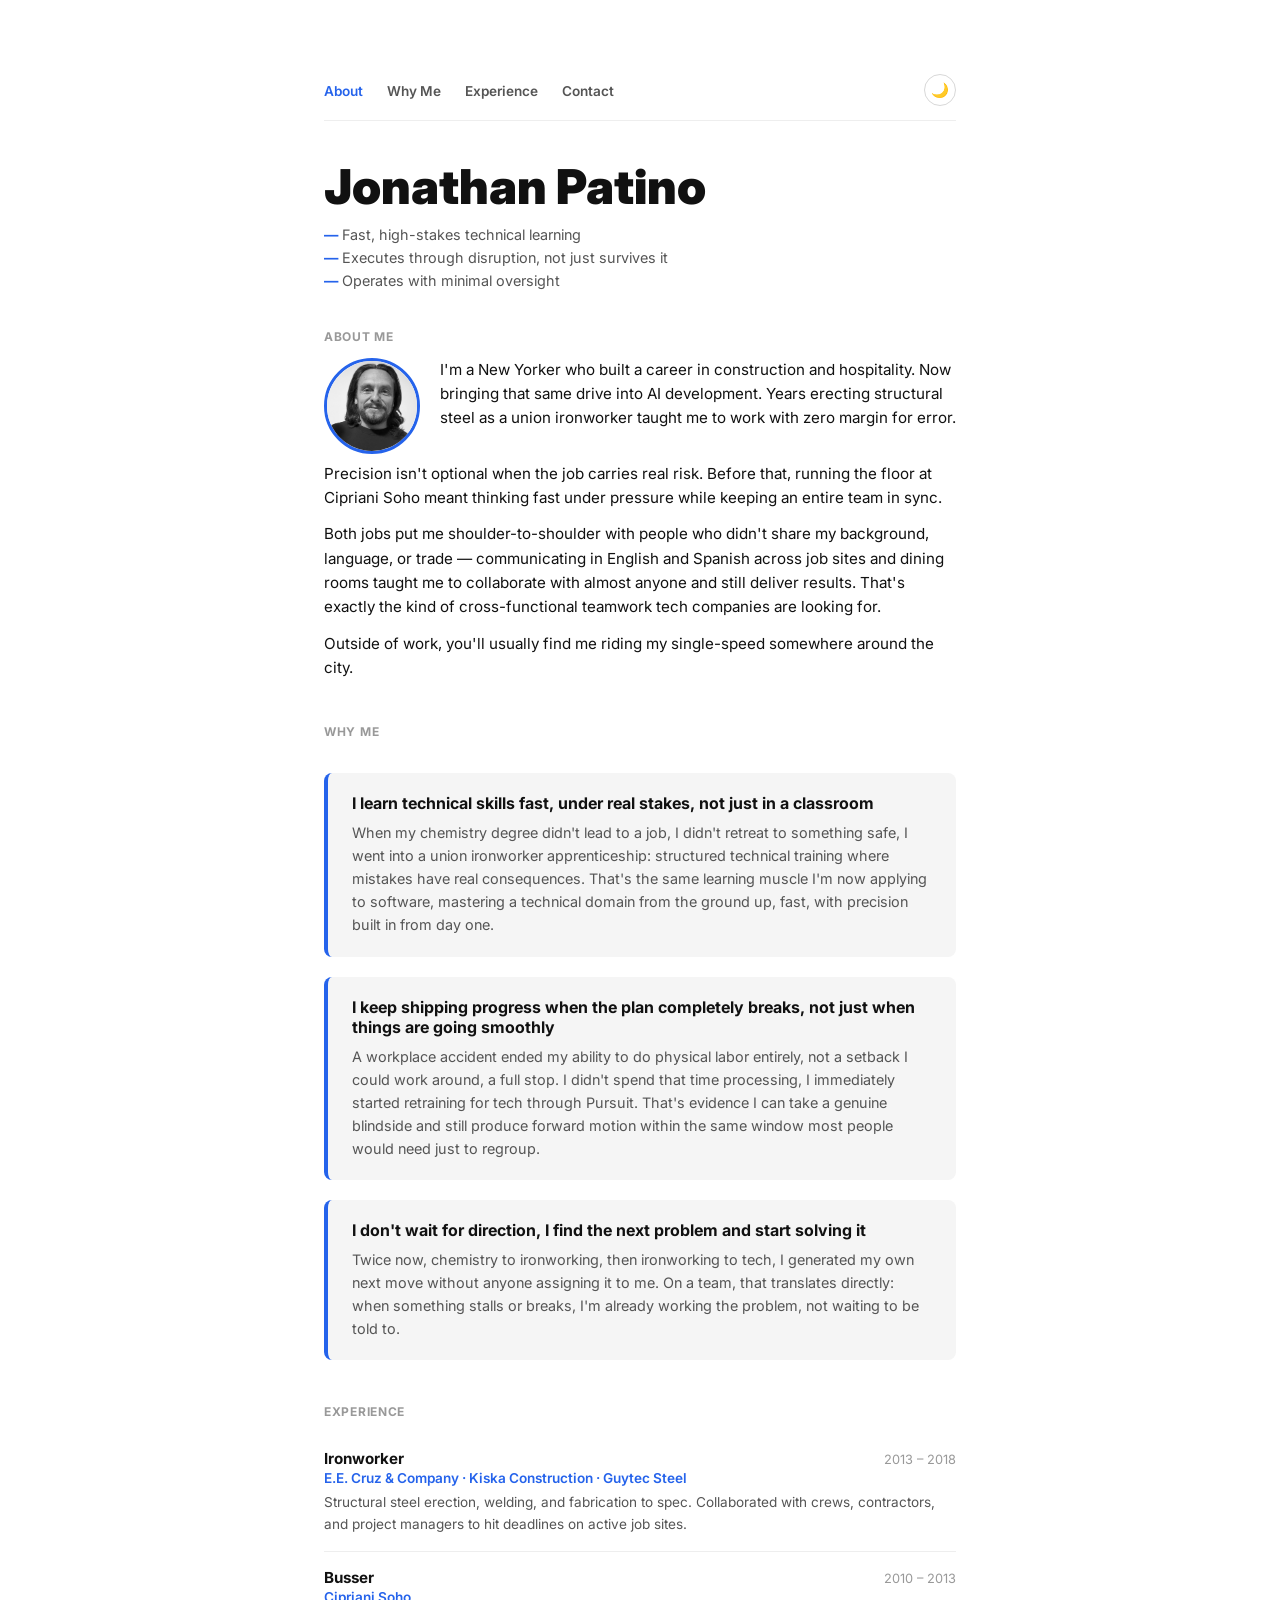
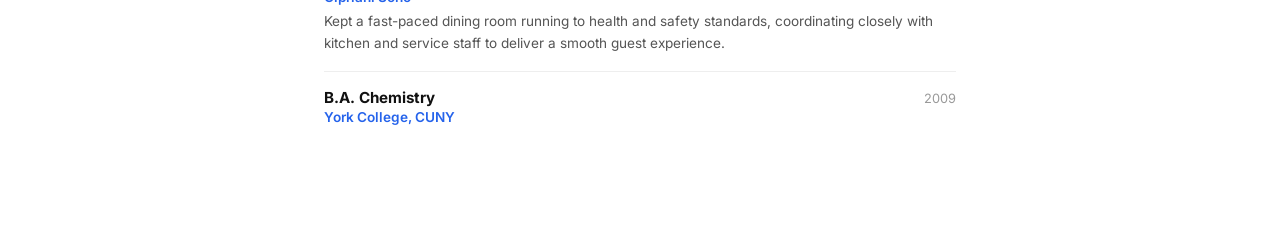
==== commit c997b66c: "content: tighten About Me opening sentence Co-Authored-By: Claude Sonnet 5 <noreply@anthropic.com>" ====
--- a/index.html
+++ b/index.html
@@ -118,7 +118,7 @@
   <div class="section-label">About Me</div>
   <div class="about-content">
     <img src="picture.jpeg" alt="Jonathan Patino" class="about-photo" onerror="this.replaceWith(Object.assign(document.createElement('div'),{className:'about-photo-placeholder',textContent:'JP'}))">
-    <p>I'm a New Yorker who built a career in construction and hospitality, and I'm now bringing that same drive into AI development. Years erecting structural steel as a union ironworker taught me to work with zero margin for error.</p>
+    <p>I'm a New Yorker who built a career in construction and hospitality. Now bringing that same drive into AI development. Years erecting structural steel as a union ironworker taught me to work with zero margin for error.</p>
     <p class="about-continue">Precision isn't optional when the job carries real risk. Before that, running the floor at Cipriani Soho meant thinking fast under pressure while keeping an entire team in sync.</p>
     <p>Both jobs put me shoulder-to-shoulder with people who didn't share my background, language, or trade — communicating in English and Spanish across job sites and dining rooms taught me to collaborate with almost anyone and still deliver results. That's exactly the kind of cross-functional teamwork tech companies are looking for.</p>
     <p>Outside of work, you'll usually find me riding my single-speed somewhere around the city.</p>
